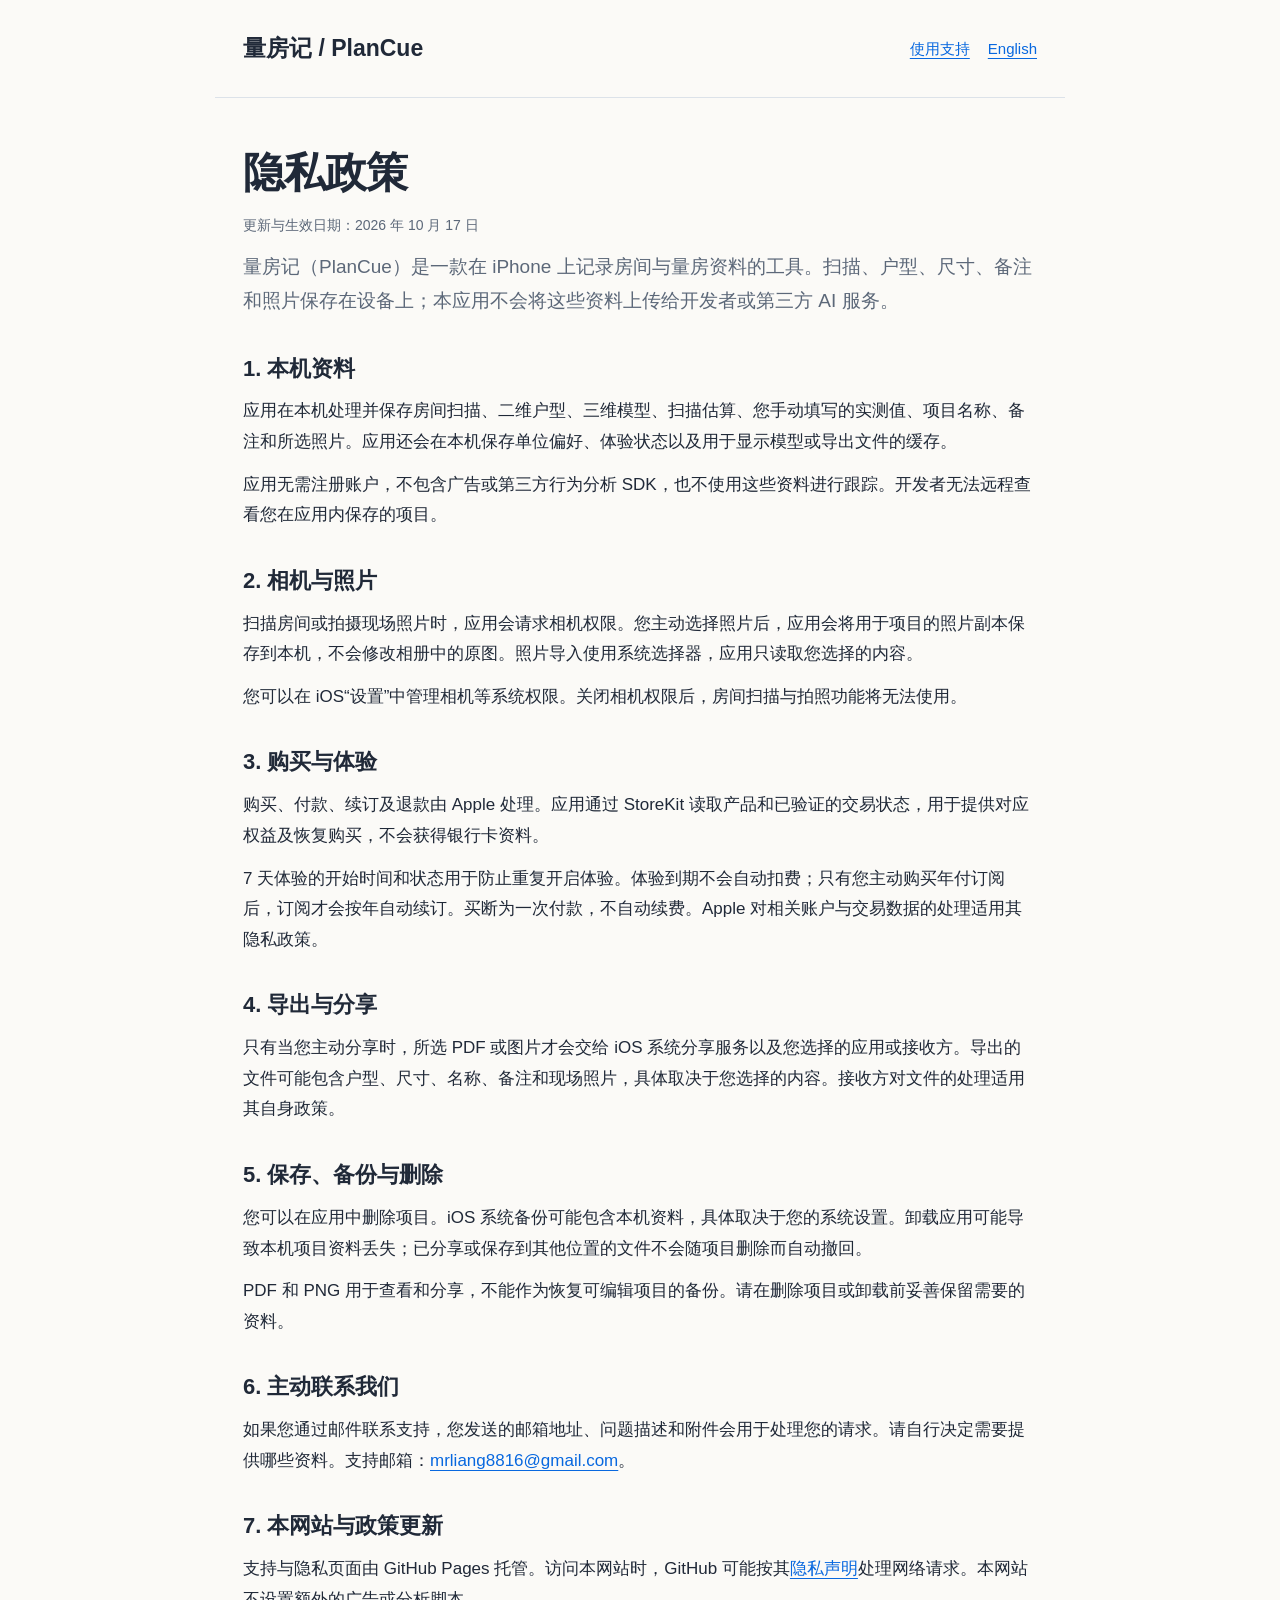
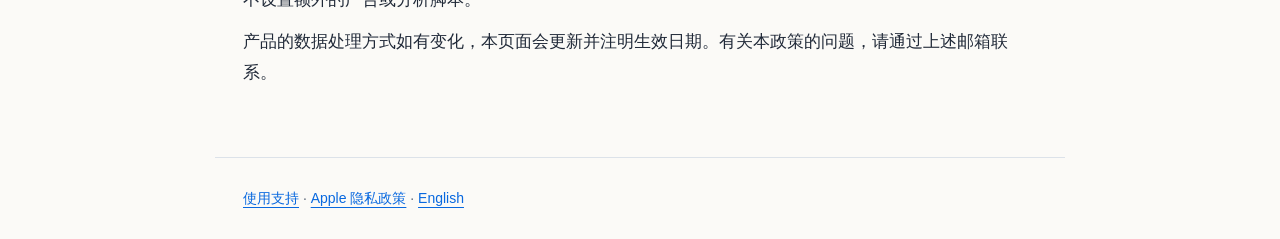
==== PlanCue/privacy-zh.html @ 083d8afa "docs: add bilingual PlanCue support and privacy pages" ====
<!doctype html>
<html lang="zh-Hans">
<head><meta charset="utf-8"><meta name="viewport" content="width=device-width, initial-scale=1"><title>隐私政策 — 量房记 / PlanCue</title><link rel="stylesheet" href="style.css"></head>
<body>
<header><a class="brand" href="index.html">量房记 / PlanCue</a><nav aria-label="页面导航"><a href="support-zh.html">使用支持</a><a href="privacy.html" lang="en" hreflang="en">English</a></nav></header>
<main>
<h1>隐私政策</h1><p class="date">更新与生效日期：2026 年 10 月 17 日</p>
<p class="intro">量房记（PlanCue）是一款在 iPhone 上记录房间与量房资料的工具。扫描、户型、尺寸、备注和照片保存在设备上；本应用不会将这些资料上传给开发者或第三方 AI 服务。</p>
<h2>1. 本机资料</h2>
<p>应用在本机处理并保存房间扫描、二维户型、三维模型、扫描估算、您手动填写的实测值、项目名称、备注和所选照片。应用还会在本机保存单位偏好、体验状态以及用于显示模型或导出文件的缓存。</p>
<p>应用无需注册账户，不包含广告或第三方行为分析 SDK，也不使用这些资料进行跟踪。开发者无法远程查看您在应用内保存的项目。</p>
<h2>2. 相机与照片</h2>
<p>扫描房间或拍摄现场照片时，应用会请求相机权限。您主动选择照片后，应用会将用于项目的照片副本保存到本机，不会修改相册中的原图。照片导入使用系统选择器，应用只读取您选择的内容。</p>
<p>您可以在 iOS“设置”中管理相机等系统权限。关闭相机权限后，房间扫描与拍照功能将无法使用。</p>
<h2>3. 购买与体验</h2>
<p>购买、付款、续订及退款由 Apple 处理。应用通过 StoreKit 读取产品和已验证的交易状态，用于提供对应权益及恢复购买，不会获得银行卡资料。</p>
<p>7 天体验的开始时间和状态用于防止重复开启体验。体验到期不会自动扣费；只有您主动购买年付订阅后，订阅才会按年自动续订。买断为一次付款，不自动续费。Apple 对相关账户与交易数据的处理适用其隐私政策。</p>
<h2>4. 导出与分享</h2>
<p>只有当您主动分享时，所选 PDF 或图片才会交给 iOS 系统分享服务以及您选择的应用或接收方。导出的文件可能包含户型、尺寸、名称、备注和现场照片，具体取决于您选择的内容。接收方对文件的处理适用其自身政策。</p>
<h2>5. 保存、备份与删除</h2>
<p>您可以在应用中删除项目。iOS 系统备份可能包含本机资料，具体取决于您的系统设置。卸载应用可能导致本机项目资料丢失；已分享或保存到其他位置的文件不会随项目删除而自动撤回。</p>
<p>PDF 和 PNG 用于查看和分享，不能作为恢复可编辑项目的备份。请在删除项目或卸载前妥善保留需要的资料。</p>
<h2>6. 主动联系我们</h2>
<p>如果您通过邮件联系支持，您发送的邮箱地址、问题描述和附件会用于处理您的请求。请自行决定需要提供哪些资料。支持邮箱：<a href="mailto:mrliang8816@gmail.com">mrliang8816@gmail.com</a>。</p>
<h2>7. 本网站与政策更新</h2>
<p>支持与隐私页面由 GitHub Pages 托管。访问本网站时，GitHub 可能按其<a href="https://docs.github.com/en/site-policy/privacy-policies/github-general-privacy-statement">隐私声明</a>处理网络请求。本网站不设置额外的广告或分析脚本。</p>
<p>产品的数据处理方式如有变化，本页面会更新并注明生效日期。有关本政策的问题，请通过上述邮箱联系。</p>
</main><footer><a href="support-zh.html">使用支持</a> · <a href="https://www.apple.com/legal/privacy/">Apple 隐私政策</a> · <a href="privacy.html" lang="en">English</a></footer>
</body></html>
---- PlanCue/style.css ----
:root { color-scheme: light; --ink:#202938; --muted:#5c6879; --blue:#0868df; --paper:#fbfaf7; --line:#dce2e9; }
* { box-sizing:border-box; }
body { margin:0; color:var(--ink); background:var(--paper); font:17px/1.8 -apple-system,BlinkMacSystemFont,"Segoe UI","PingFang SC",sans-serif; }
header,main,footer { max-width:850px; margin:auto; padding:28px; }
header { display:flex; flex-wrap:wrap; align-items:center; justify-content:space-between; gap:18px; border-bottom:1px solid var(--line); }
.brand { font-size:23px; font-weight:750; color:var(--ink); text-decoration:none; }
nav { display:flex; flex-wrap:wrap; gap:18px; font-size:15px; }
a { color:var(--blue); text-underline-offset:4px; overflow-wrap:anywhere; }
a:focus-visible { outline:3px solid var(--blue); outline-offset:5px; border-radius:3px; }
h1 { font-size:clamp(29px,5vw,42px); line-height:1.3; margin:20px 0 12px; letter-spacing:-.025em; }
h2 { font-size:22px; line-height:1.45; margin:34px 0 10px; }
p,ul,ol { margin:12px 0; }
li { padding-left:4px; margin:6px 0; }
.intro { color:var(--muted); font-size:19px; }
.date { color:var(--muted); font-size:14px; }
.card { background:white; border:1px solid var(--line); border-radius:16px; padding:22px; margin:24px 0; }
.card h2 { margin-top:0; }
.actions { display:flex; flex-wrap:wrap; gap:12px; margin:18px 0 0; }
.button { display:inline-block; padding:8px 16px; border-radius:9px; border:1px solid var(--line); text-decoration:none; background:white; }
footer { color:var(--muted); font-size:14px; border-top:1px solid var(--line); margin-top:28px; }
@media(max-width:480px) { header,main,footer { padding:22px; } body { font-size:16px; } }
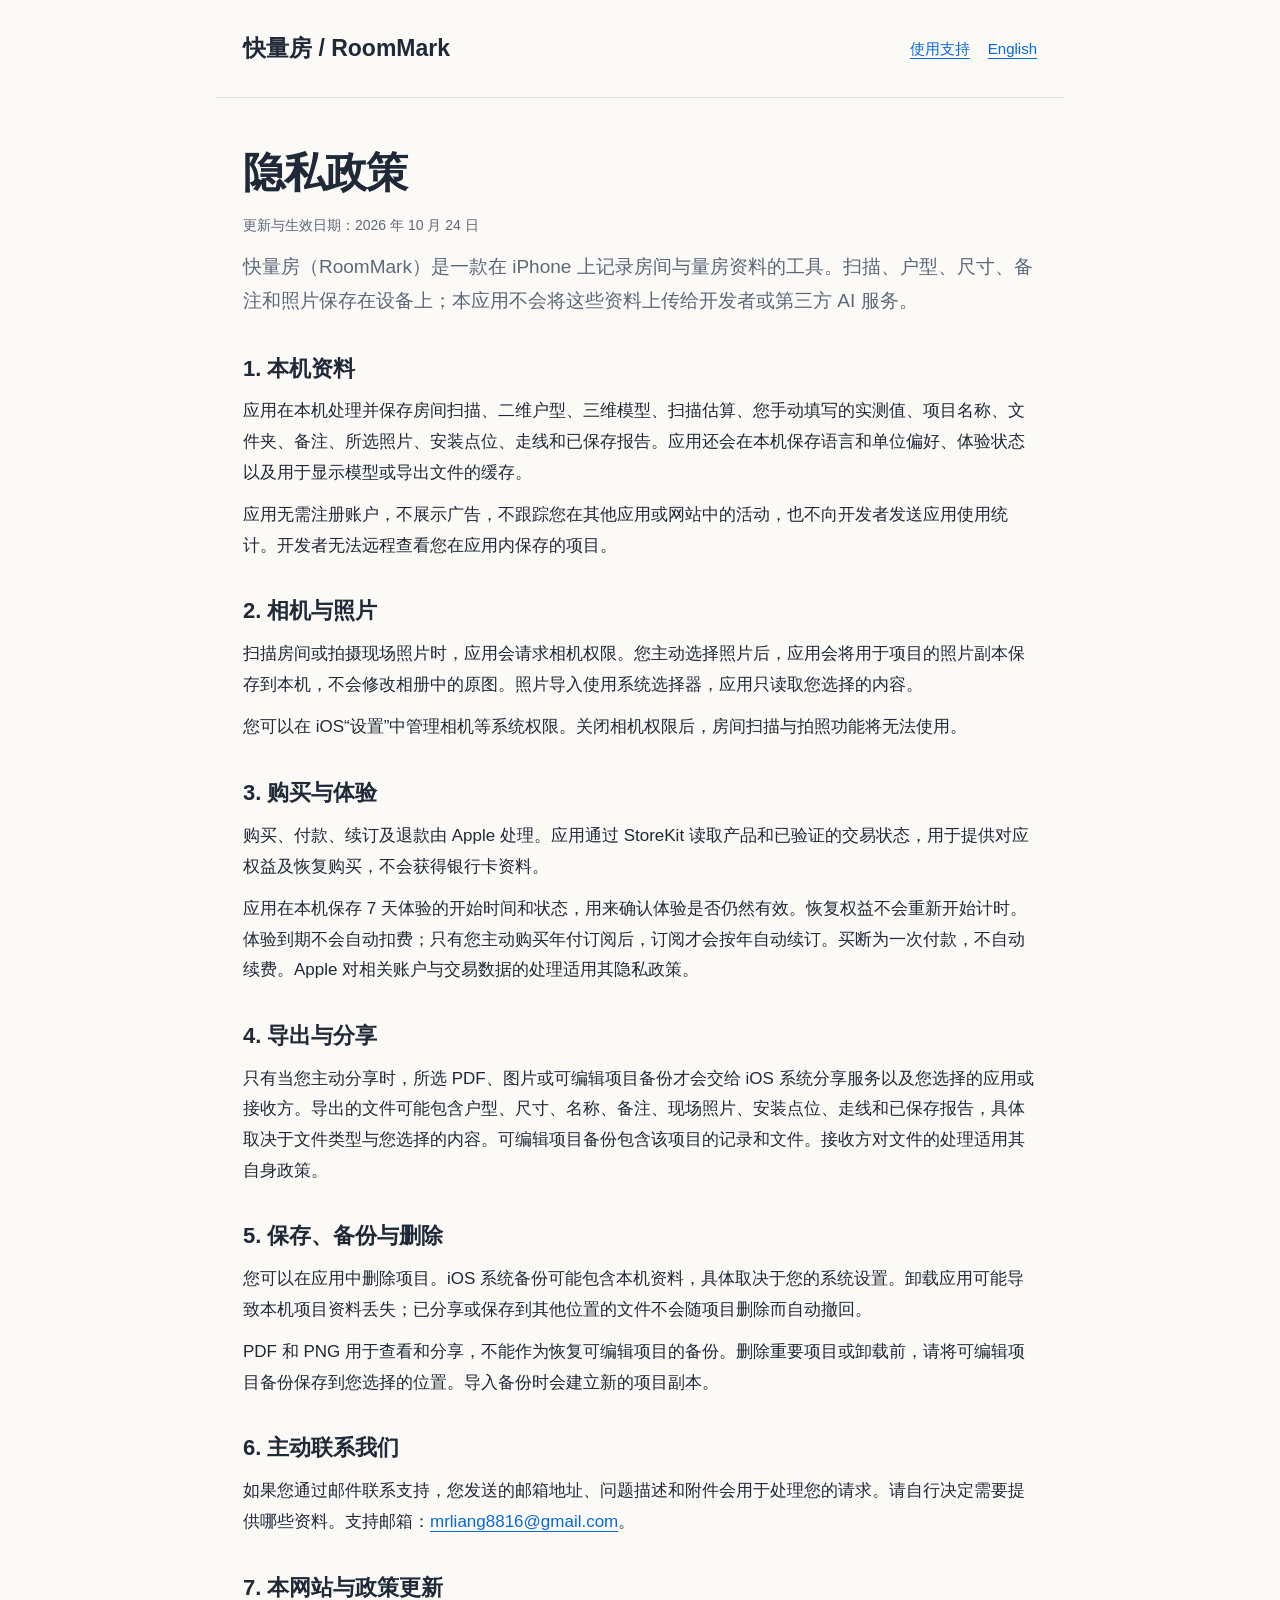
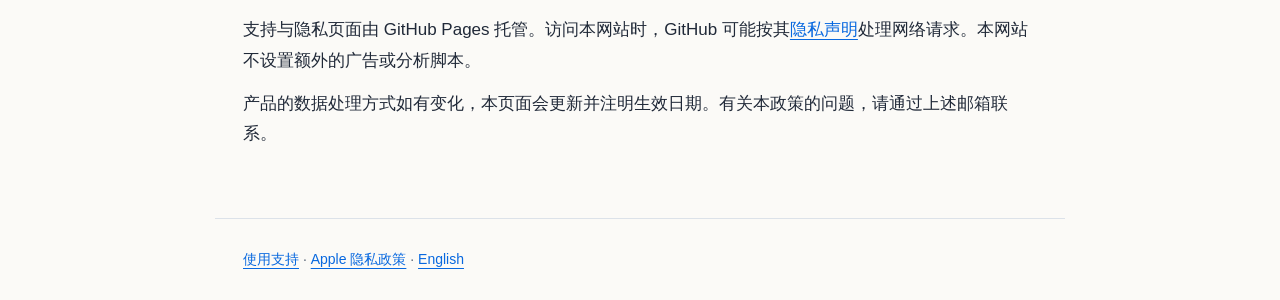
==== commit ed57e567: "docs: update RoomMark support and privacy for 1.1" ====
--- a/PlanCue/privacy-zh.html
+++ b/PlanCue/privacy-zh.html
@@ -1,25 +1,25 @@
 <!doctype html>
 <html lang="zh-Hans">
-<head><meta charset="utf-8"><meta name="viewport" content="width=device-width, initial-scale=1"><title>隐私政策 — 量房记 / PlanCue</title><link rel="stylesheet" href="style.css"></head>
+<head><meta charset="utf-8"><meta name="viewport" content="width=device-width, initial-scale=1"><title>隐私政策 — 快量房 / RoomMark</title><link rel="stylesheet" href="style.css"></head>
 <body>
-<header><a class="brand" href="index.html">量房记 / PlanCue</a><nav aria-label="页面导航"><a href="support-zh.html">使用支持</a><a href="privacy.html" lang="en" hreflang="en">English</a></nav></header>
+<header><a class="brand" href="index.html">快量房 / RoomMark</a><nav aria-label="页面导航"><a href="support-zh.html">使用支持</a><a href="privacy.html" lang="en" hreflang="en">English</a></nav></header>
 <main>
-<h1>隐私政策</h1><p class="date">更新与生效日期：2026 年 10 月 17 日</p>
-<p class="intro">量房记（PlanCue）是一款在 iPhone 上记录房间与量房资料的工具。扫描、户型、尺寸、备注和照片保存在设备上；本应用不会将这些资料上传给开发者或第三方 AI 服务。</p>
+<h1>隐私政策</h1><p class="date">更新与生效日期：2026 年 10 月 24 日</p>
+<p class="intro">快量房（RoomMark）是一款在 iPhone 上记录房间与量房资料的工具。扫描、户型、尺寸、备注和照片保存在设备上；本应用不会将这些资料上传给开发者或第三方 AI 服务。</p>
 <h2>1. 本机资料</h2>
-<p>应用在本机处理并保存房间扫描、二维户型、三维模型、扫描估算、您手动填写的实测值、项目名称、备注和所选照片。应用还会在本机保存单位偏好、体验状态以及用于显示模型或导出文件的缓存。</p>
-<p>应用无需注册账户，不包含广告或第三方行为分析 SDK，也不使用这些资料进行跟踪。开发者无法远程查看您在应用内保存的项目。</p>
+<p>应用在本机处理并保存房间扫描、二维户型、三维模型、扫描估算、您手动填写的实测值、项目名称、文件夹、备注、所选照片、安装点位、走线和已保存报告。应用还会在本机保存语言和单位偏好、体验状态以及用于显示模型或导出文件的缓存。</p>
+<p>应用无需注册账户，不展示广告，不跟踪您在其他应用或网站中的活动，也不向开发者发送应用使用统计。开发者无法远程查看您在应用内保存的项目。</p>
 <h2>2. 相机与照片</h2>
 <p>扫描房间或拍摄现场照片时，应用会请求相机权限。您主动选择照片后，应用会将用于项目的照片副本保存到本机，不会修改相册中的原图。照片导入使用系统选择器，应用只读取您选择的内容。</p>
 <p>您可以在 iOS“设置”中管理相机等系统权限。关闭相机权限后，房间扫描与拍照功能将无法使用。</p>
 <h2>3. 购买与体验</h2>
 <p>购买、付款、续订及退款由 Apple 处理。应用通过 StoreKit 读取产品和已验证的交易状态，用于提供对应权益及恢复购买，不会获得银行卡资料。</p>
-<p>7 天体验的开始时间和状态用于防止重复开启体验。体验到期不会自动扣费；只有您主动购买年付订阅后，订阅才会按年自动续订。买断为一次付款，不自动续费。Apple 对相关账户与交易数据的处理适用其隐私政策。</p>
+<p>应用在本机保存 7 天体验的开始时间和状态，用来确认体验是否仍然有效。恢复权益不会重新开始计时。体验到期不会自动扣费；只有您主动购买年付订阅后，订阅才会按年自动续订。买断为一次付款，不自动续费。Apple 对相关账户与交易数据的处理适用其隐私政策。</p>
 <h2>4. 导出与分享</h2>
-<p>只有当您主动分享时，所选 PDF 或图片才会交给 iOS 系统分享服务以及您选择的应用或接收方。导出的文件可能包含户型、尺寸、名称、备注和现场照片，具体取决于您选择的内容。接收方对文件的处理适用其自身政策。</p>
+<p>只有当您主动分享时，所选 PDF、图片或可编辑项目备份才会交给 iOS 系统分享服务以及您选择的应用或接收方。导出的文件可能包含户型、尺寸、名称、备注、现场照片、安装点位、走线和已保存报告，具体取决于文件类型与您选择的内容。可编辑项目备份包含该项目的记录和文件。接收方对文件的处理适用其自身政策。</p>
 <h2>5. 保存、备份与删除</h2>
 <p>您可以在应用中删除项目。iOS 系统备份可能包含本机资料，具体取决于您的系统设置。卸载应用可能导致本机项目资料丢失；已分享或保存到其他位置的文件不会随项目删除而自动撤回。</p>
-<p>PDF 和 PNG 用于查看和分享，不能作为恢复可编辑项目的备份。请在删除项目或卸载前妥善保留需要的资料。</p>
+<p>PDF 和 PNG 用于查看和分享，不能作为恢复可编辑项目的备份。删除重要项目或卸载前，请将可编辑项目备份保存到您选择的位置。导入备份时会建立新的项目副本。</p>
 <h2>6. 主动联系我们</h2>
 <p>如果您通过邮件联系支持，您发送的邮箱地址、问题描述和附件会用于处理您的请求。请自行决定需要提供哪些资料。支持邮箱：<a href="mailto:mrliang8816@gmail.com">mrliang8816@gmail.com</a>。</p>
 <h2>7. 本网站与政策更新</h2>
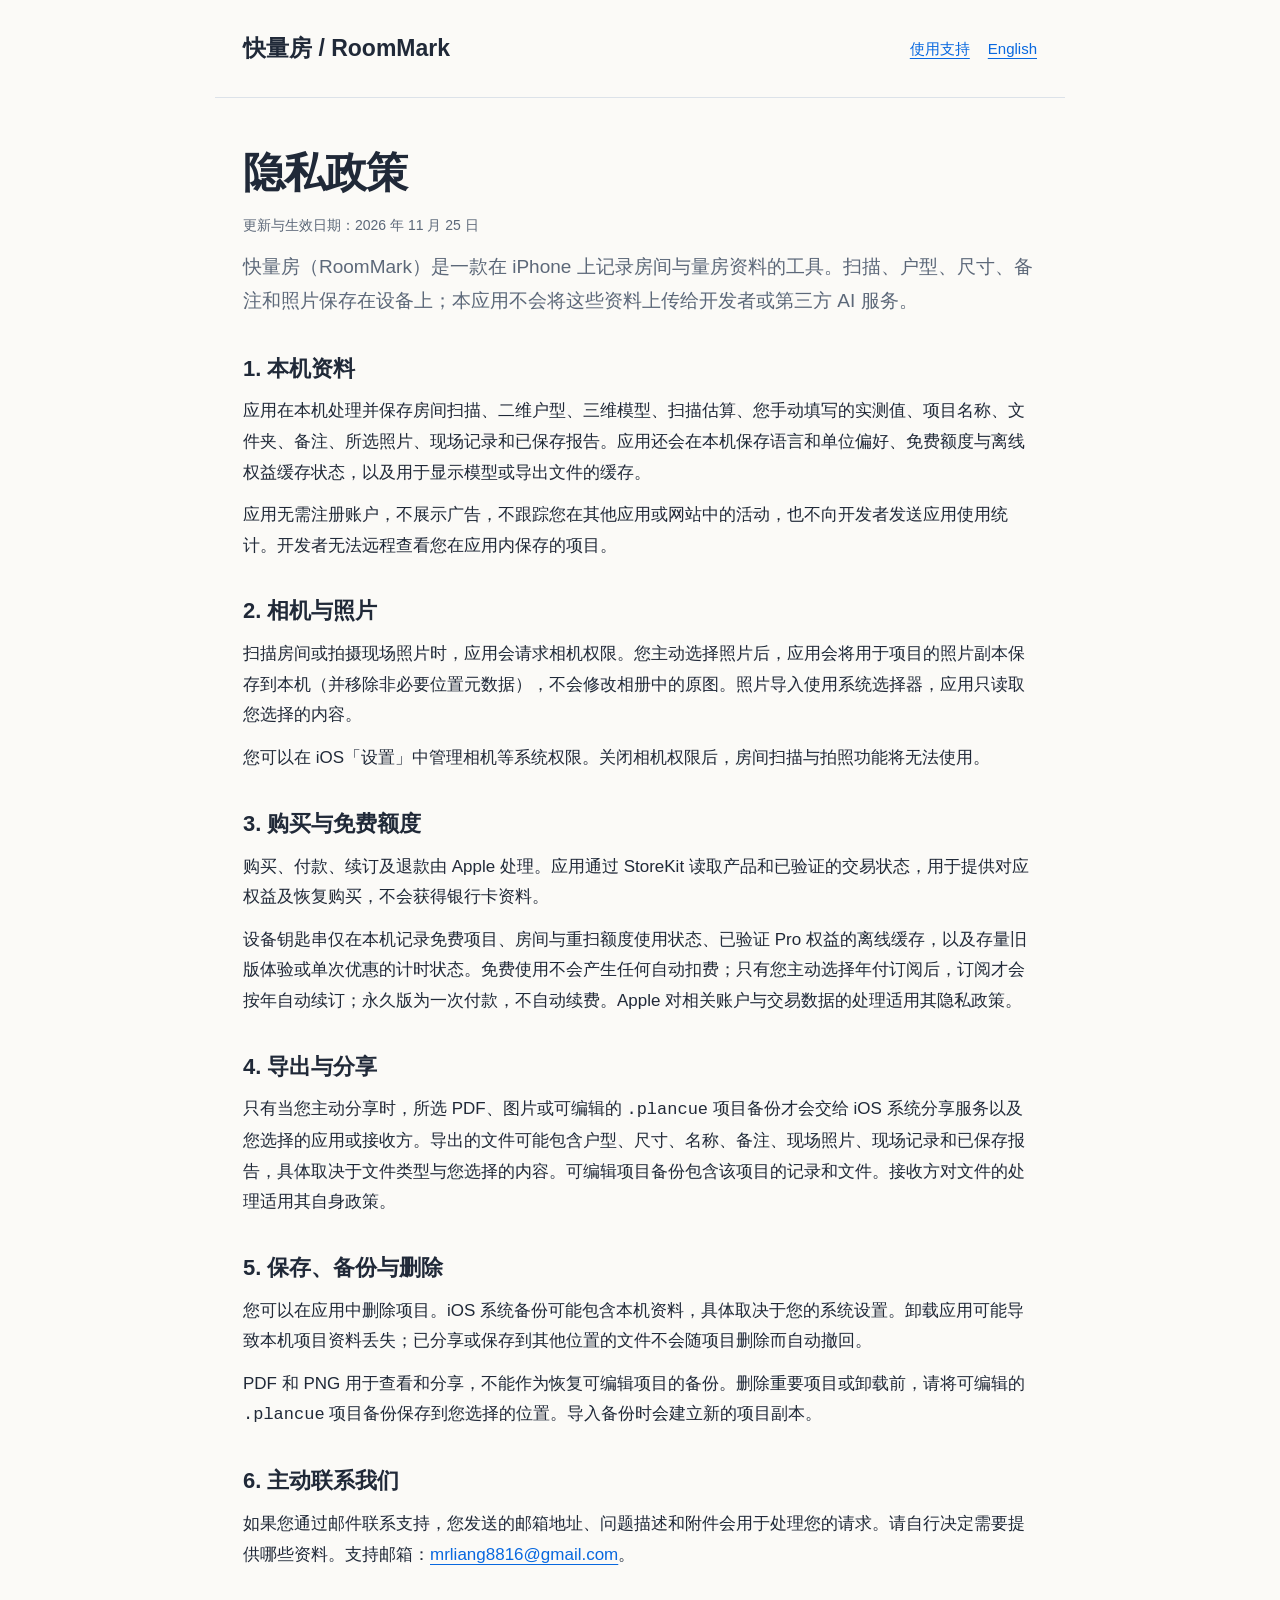
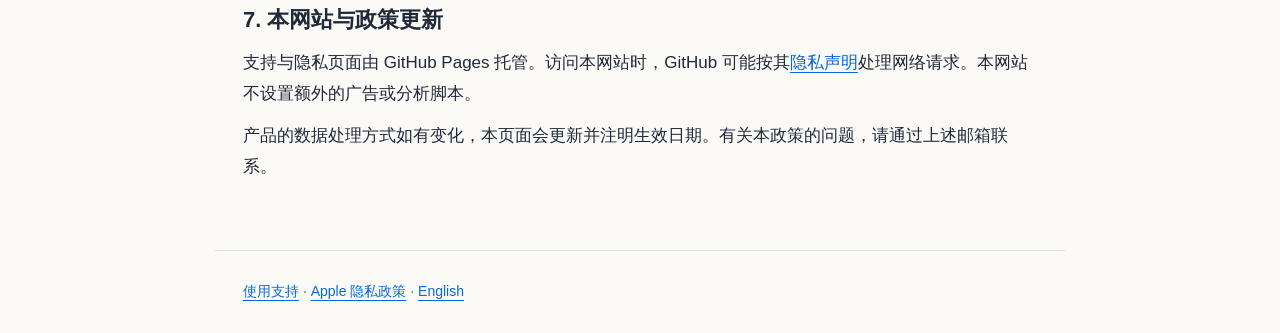
==== commit 4daa23aa: "docs(RoomMark): align bilingual support and privacy pages with 1.3.0" ====
--- a/PlanCue/privacy-zh.html
+++ b/PlanCue/privacy-zh.html
@@ -4,26 +4,26 @@
 <body>
 <header><a class="brand" href="index.html">快量房 / RoomMark</a><nav aria-label="页面导航"><a href="support-zh.html">使用支持</a><a href="privacy.html" lang="en" hreflang="en">English</a></nav></header>
 <main>
-<h1>隐私政策</h1><p class="date">更新与生效日期：2026 年 10 月 24 日</p>
+<h1>隐私政策</h1><p class="date">更新与生效日期：2026 年 11 月 25 日</p>
 <p class="intro">快量房（RoomMark）是一款在 iPhone 上记录房间与量房资料的工具。扫描、户型、尺寸、备注和照片保存在设备上；本应用不会将这些资料上传给开发者或第三方 AI 服务。</p>
 <h2>1. 本机资料</h2>
-<p>应用在本机处理并保存房间扫描、二维户型、三维模型、扫描估算、您手动填写的实测值、项目名称、文件夹、备注、所选照片、安装点位、走线和已保存报告。应用还会在本机保存语言和单位偏好、体验状态以及用于显示模型或导出文件的缓存。</p>
+<p>应用在本机处理并保存房间扫描、二维户型、三维模型、扫描估算、您手动填写的实测值、项目名称、文件夹、备注、所选照片、现场记录和已保存报告。应用还会在本机保存语言和单位偏好、免费额度与离线权益缓存状态，以及用于显示模型或导出文件的缓存。</p>
 <p>应用无需注册账户，不展示广告，不跟踪您在其他应用或网站中的活动，也不向开发者发送应用使用统计。开发者无法远程查看您在应用内保存的项目。</p>
 <h2>2. 相机与照片</h2>
-<p>扫描房间或拍摄现场照片时，应用会请求相机权限。您主动选择照片后，应用会将用于项目的照片副本保存到本机，不会修改相册中的原图。照片导入使用系统选择器，应用只读取您选择的内容。</p>
-<p>您可以在 iOS“设置”中管理相机等系统权限。关闭相机权限后，房间扫描与拍照功能将无法使用。</p>
-<h2>3. 购买与体验</h2>
+<p>扫描房间或拍摄现场照片时，应用会请求相机权限。您主动选择照片后，应用会将用于项目的照片副本保存到本机（并移除非必要位置元数据），不会修改相册中的原图。照片导入使用系统选择器，应用只读取您选择的内容。</p>
+<p>您可以在 iOS「设置」中管理相机等系统权限。关闭相机权限后，房间扫描与拍照功能将无法使用。</p>
+<h2>3. 购买与免费额度</h2>
 <p>购买、付款、续订及退款由 Apple 处理。应用通过 StoreKit 读取产品和已验证的交易状态，用于提供对应权益及恢复购买，不会获得银行卡资料。</p>
-<p>应用在本机保存 7 天体验的开始时间和状态，用来确认体验是否仍然有效。恢复权益不会重新开始计时。体验到期不会自动扣费；只有您主动购买年付订阅后，订阅才会按年自动续订。买断为一次付款，不自动续费。Apple 对相关账户与交易数据的处理适用其隐私政策。</p>
+<p>设备钥匙串仅在本机记录免费项目、房间与重扫额度使用状态、已验证 Pro 权益的离线缓存，以及存量旧版体验或单次优惠的计时状态。免费使用不会产生任何自动扣费；只有您主动选择年付订阅后，订阅才会按年自动续订；永久版为一次付款，不自动续费。Apple 对相关账户与交易数据的处理适用其隐私政策。</p>
 <h2>4. 导出与分享</h2>
-<p>只有当您主动分享时，所选 PDF、图片或可编辑项目备份才会交给 iOS 系统分享服务以及您选择的应用或接收方。导出的文件可能包含户型、尺寸、名称、备注、现场照片、安装点位、走线和已保存报告，具体取决于文件类型与您选择的内容。可编辑项目备份包含该项目的记录和文件。接收方对文件的处理适用其自身政策。</p>
+<p>只有当您主动分享时，所选 PDF、图片或可编辑的 <code>.plancue</code> 项目备份才会交给 iOS 系统分享服务以及您选择的应用或接收方。导出的文件可能包含户型、尺寸、名称、备注、现场照片、现场记录和已保存报告，具体取决于文件类型与您选择的内容。可编辑项目备份包含该项目的记录和文件。接收方对文件的处理适用其自身政策。</p>
 <h2>5. 保存、备份与删除</h2>
 <p>您可以在应用中删除项目。iOS 系统备份可能包含本机资料，具体取决于您的系统设置。卸载应用可能导致本机项目资料丢失；已分享或保存到其他位置的文件不会随项目删除而自动撤回。</p>
-<p>PDF 和 PNG 用于查看和分享，不能作为恢复可编辑项目的备份。删除重要项目或卸载前，请将可编辑项目备份保存到您选择的位置。导入备份时会建立新的项目副本。</p>
+<p>PDF 和 PNG 用于查看和分享，不能作为恢复可编辑项目的备份。删除重要项目或卸载前，请将可编辑的 <code>.plancue</code> 项目备份保存到您选择的位置。导入备份时会建立新的项目副本。</p>
 <h2>6. 主动联系我们</h2>
 <p>如果您通过邮件联系支持，您发送的邮箱地址、问题描述和附件会用于处理您的请求。请自行决定需要提供哪些资料。支持邮箱：<a href="mailto:mrliang8816@gmail.com">mrliang8816@gmail.com</a>。</p>
 <h2>7. 本网站与政策更新</h2>
 <p>支持与隐私页面由 GitHub Pages 托管。访问本网站时，GitHub 可能按其<a href="https://docs.github.com/en/site-policy/privacy-policies/github-general-privacy-statement">隐私声明</a>处理网络请求。本网站不设置额外的广告或分析脚本。</p>
 <p>产品的数据处理方式如有变化，本页面会更新并注明生效日期。有关本政策的问题，请通过上述邮箱联系。</p>
-</main><footer><a href="support-zh.html">使用支持</a> · <a href="https://www.apple.com/legal/privacy/">Apple 隐私政策</a> · <a href="privacy.html" lang="en">English</a></footer>
+</main><footer><a href="support-zh.html">使用支持</a> &middot; <a href="https://www.apple.com/legal/privacy/">Apple 隐私政策</a> &middot; <a href="privacy.html" lang="en">English</a></footer>
 </body></html>
